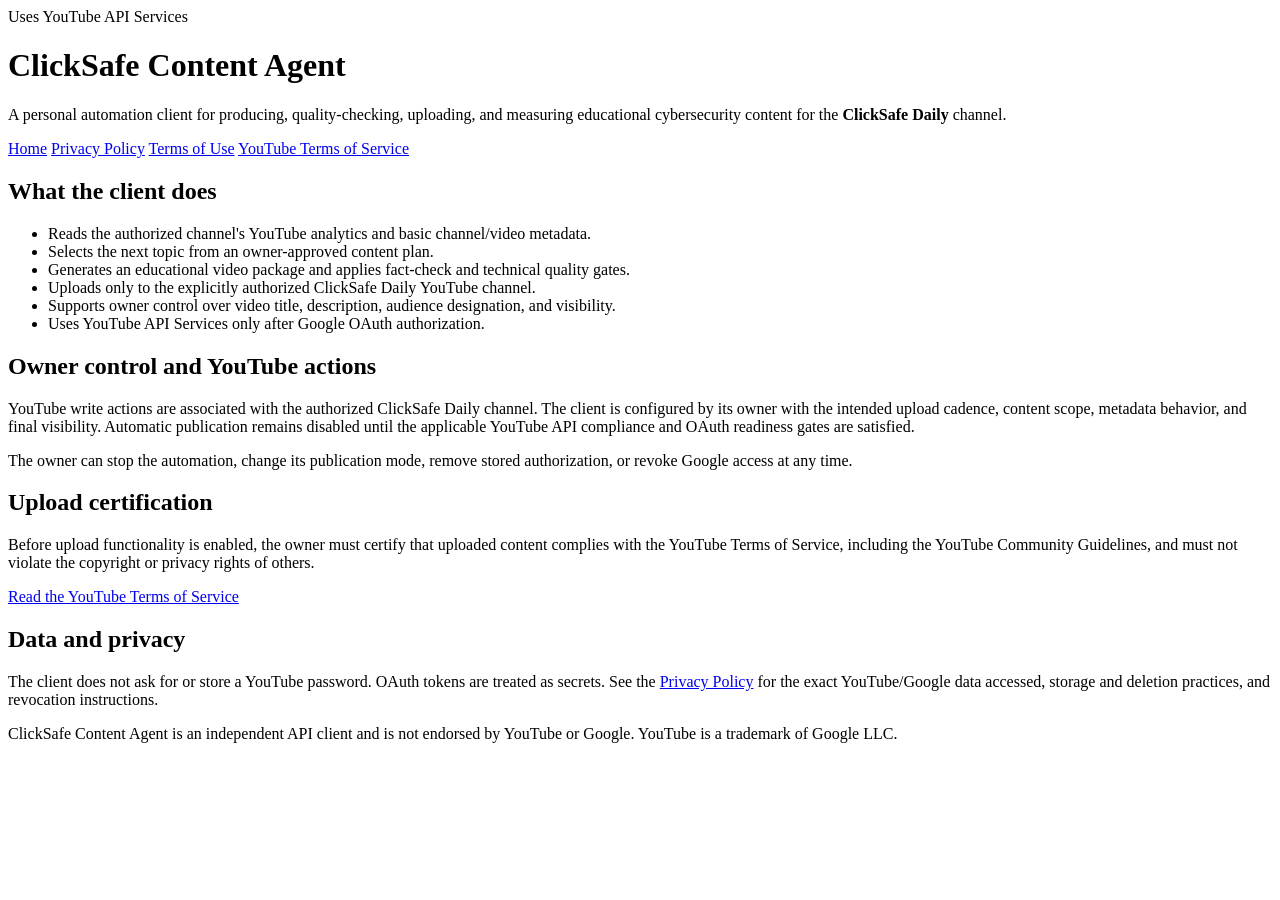
==== index.html @ d0b2d2cf "Publish ClickSafe API client homepage" ====
<!doctype html>
<html lang="en">
<head>
  <meta charset="utf-8">
  <meta name="viewport" content="width=device-width,initial-scale=1">
  <title>ClickSafe Content Agent</title>
  <meta name="description" content="ClickSafe Content Agent is a personal content-production and channel-management tool for ClickSafe Daily.">
  <link rel="stylesheet" href="style.css">
</head>
<body>
<header>
  <div class="badge"><span class="yt-dot" aria-hidden="true"></span> Uses YouTube API Services</div>
  <h1>ClickSafe Content Agent</h1>
  <p>A personal automation client for producing, quality-checking, uploading, and measuring educational cybersecurity content for the <strong>ClickSafe Daily</strong> channel.</p>
  <nav aria-label="Primary">
    <a href="index.html">Home</a>
    <a href="privacy.html">Privacy Policy</a>
    <a href="terms.html">Terms of Use</a>
    <a href="https://www.youtube.com/t/terms">YouTube Terms of Service</a>
  </nav>
</header>
<main>
  <section class="panel">
    <h2>What the client does</h2>
    <ul>
      <li>Reads the authorized channel's YouTube analytics and basic channel/video metadata.</li>
      <li>Selects the next topic from an owner-approved content plan.</li>
      <li>Generates an educational video package and applies fact-check and technical quality gates.</li>
      <li>Uploads only to the explicitly authorized ClickSafe Daily YouTube channel.</li>
      <li>Supports owner control over video title, description, audience designation, and visibility.</li>
      <li>Uses YouTube API Services only after Google OAuth authorization.</li>
    </ul>
  </section>

  <section class="panel">
    <h2>Owner control and YouTube actions</h2>
    <p>YouTube write actions are associated with the authorized ClickSafe Daily channel. The client is configured by its owner with the intended upload cadence, content scope, metadata behavior, and final visibility. Automatic publication remains disabled until the applicable YouTube API compliance and OAuth readiness gates are satisfied.</p>
    <p>The owner can stop the automation, change its publication mode, remove stored authorization, or revoke Google access at any time.</p>
  </section>

  <section class="panel">
    <h2>Upload certification</h2>
    <p>Before upload functionality is enabled, the owner must certify that uploaded content complies with the YouTube Terms of Service, including the YouTube Community Guidelines, and must not violate the copyright or privacy rights of others.</p>
    <p><a href="https://www.youtube.com/t/terms">Read the YouTube Terms of Service</a></p>
  </section>

  <section class="panel">
    <h2>Data and privacy</h2>
    <p>The client does not ask for or store a YouTube password. OAuth tokens are treated as secrets. See the <a href="privacy.html">Privacy Policy</a> for the exact YouTube/Google data accessed, storage and deletion practices, and revocation instructions.</p>
  </section>
</main>
<footer>
  <p>ClickSafe Content Agent is an independent API client and is not endorsed by YouTube or Google. YouTube is a trademark of Google LLC.</p>
</footer>
</body>
</html>
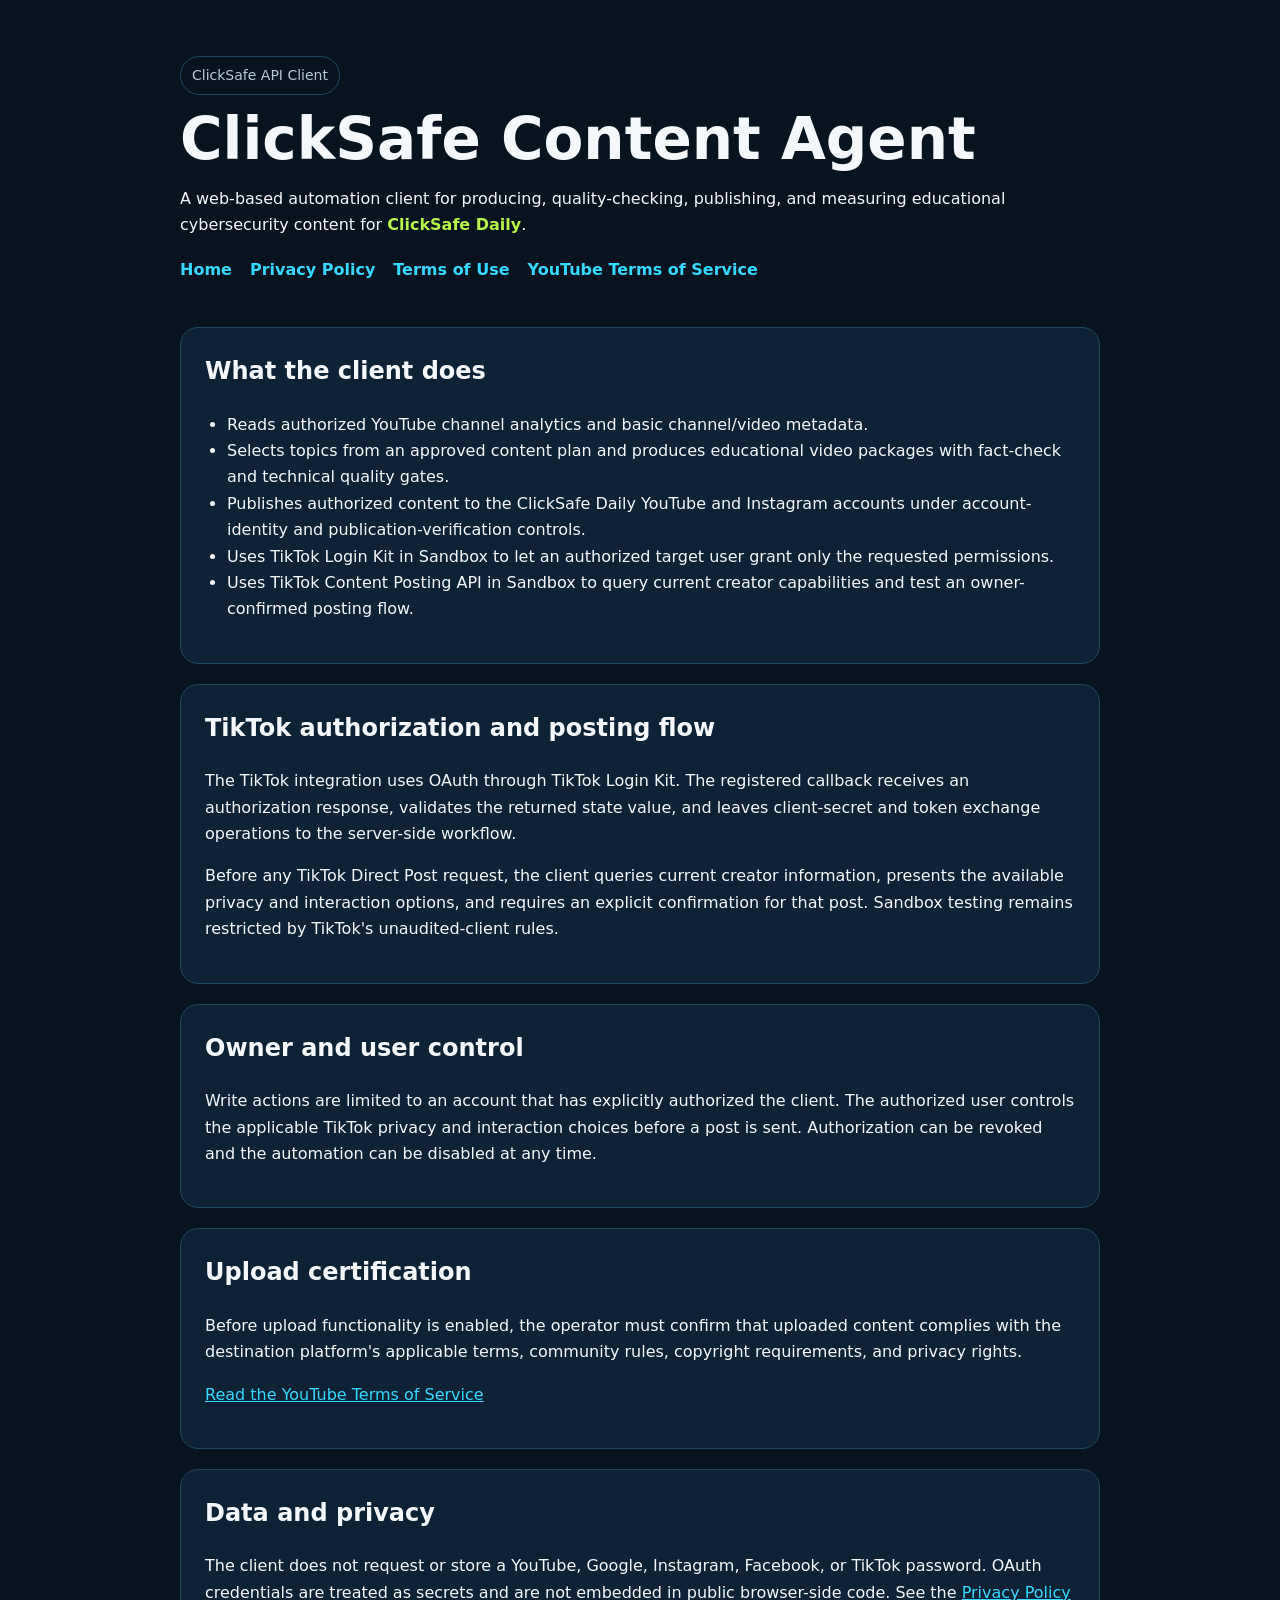
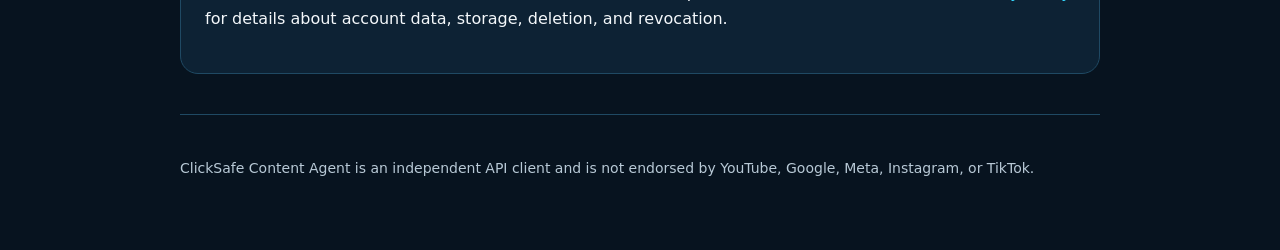
==== commit 37c0e725: "Update public API client site for TikTok sandbox integration" ====
--- a/index.html
+++ b/index.html
@@ -4,14 +4,14 @@
   <meta charset="utf-8">
   <meta name="viewport" content="width=device-width,initial-scale=1">
   <title>ClickSafe Content Agent</title>
-  <meta name="description" content="ClickSafe Content Agent is a personal content-production and channel-management tool for ClickSafe Daily.">
+  <meta name="description" content="ClickSafe Content Agent is a web-based content-production and publishing client for the ClickSafe Daily cybersecurity media workflow.">
   <link rel="stylesheet" href="style.css">
 </head>
 <body>
 <header>
-  <div class="badge"><span class="yt-dot" aria-hidden="true"></span> Uses YouTube API Services</div>
+  <div class="badge">ClickSafe API Client</div>
   <h1>ClickSafe Content Agent</h1>
-  <p>A personal automation client for producing, quality-checking, uploading, and measuring educational cybersecurity content for the <strong>ClickSafe Daily</strong> channel.</p>
+  <p>A web-based automation client for producing, quality-checking, publishing, and measuring educational cybersecurity content for <strong>ClickSafe Daily</strong>.</p>
   <nav aria-label="Primary">
     <a href="index.html">Home</a>
     <a href="privacy.html">Privacy Policy</a>
@@ -23,34 +23,38 @@
   <section class="panel">
     <h2>What the client does</h2>
     <ul>
-      <li>Reads the authorized channel's YouTube analytics and basic channel/video metadata.</li>
-      <li>Selects the next topic from an owner-approved content plan.</li>
-      <li>Generates an educational video package and applies fact-check and technical quality gates.</li>
-      <li>Uploads only to the explicitly authorized ClickSafe Daily YouTube channel.</li>
-      <li>Supports owner control over video title, description, audience designation, and visibility.</li>
-      <li>Uses YouTube API Services only after Google OAuth authorization.</li>
+      <li>Reads authorized YouTube channel analytics and basic channel/video metadata.</li>
+      <li>Selects topics from an approved content plan and produces educational video packages with fact-check and technical quality gates.</li>
+      <li>Publishes authorized content to the ClickSafe Daily YouTube and Instagram accounts under account-identity and publication-verification controls.</li>
+      <li>Uses TikTok Login Kit in Sandbox to let an authorized target user grant only the requested permissions.</li>
+      <li>Uses TikTok Content Posting API in Sandbox to query current creator capabilities and test an owner-confirmed posting flow.</li>
     </ul>
   </section>
 
   <section class="panel">
-    <h2>Owner control and YouTube actions</h2>
-    <p>YouTube write actions are associated with the authorized ClickSafe Daily channel. The client is configured by its owner with the intended upload cadence, content scope, metadata behavior, and final visibility. Automatic publication remains disabled until the applicable YouTube API compliance and OAuth readiness gates are satisfied.</p>
-    <p>The owner can stop the automation, change its publication mode, remove stored authorization, or revoke Google access at any time.</p>
+    <h2>TikTok authorization and posting flow</h2>
+    <p>The TikTok integration uses OAuth through TikTok Login Kit. The registered callback receives an authorization response, validates the returned state value, and leaves client-secret and token exchange operations to the server-side workflow.</p>
+    <p>Before any TikTok Direct Post request, the client queries current creator information, presents the available privacy and interaction options, and requires an explicit confirmation for that post. Sandbox testing remains restricted by TikTok's unaudited-client rules.</p>
+  </section>
+
+  <section class="panel">
+    <h2>Owner and user control</h2>
+    <p>Write actions are limited to an account that has explicitly authorized the client. The authorized user controls the applicable TikTok privacy and interaction choices before a post is sent. Authorization can be revoked and the automation can be disabled at any time.</p>
   </section>
 
   <section class="panel">
     <h2>Upload certification</h2>
-    <p>Before upload functionality is enabled, the owner must certify that uploaded content complies with the YouTube Terms of Service, including the YouTube Community Guidelines, and must not violate the copyright or privacy rights of others.</p>
+    <p>Before upload functionality is enabled, the operator must confirm that uploaded content complies with the destination platform's applicable terms, community rules, copyright requirements, and privacy rights.</p>
     <p><a href="https://www.youtube.com/t/terms">Read the YouTube Terms of Service</a></p>
   </section>
 
   <section class="panel">
     <h2>Data and privacy</h2>
-    <p>The client does not ask for or store a YouTube password. OAuth tokens are treated as secrets. See the <a href="privacy.html">Privacy Policy</a> for the exact YouTube/Google data accessed, storage and deletion practices, and revocation instructions.</p>
+    <p>The client does not request or store a YouTube, Google, Instagram, Facebook, or TikTok password. OAuth credentials are treated as secrets and are not embedded in public browser-side code. See the <a href="privacy.html">Privacy Policy</a> for details about account data, storage, deletion, and revocation.</p>
   </section>
 </main>
 <footer>
-  <p>ClickSafe Content Agent is an independent API client and is not endorsed by YouTube or Google. YouTube is a trademark of Google LLC.</p>
+  <p>ClickSafe Content Agent is an independent API client and is not endorsed by YouTube, Google, Meta, Instagram, or TikTok.</p>
 </footer>
 </body>
 </html>
--- a/style.css
+++ b/style.css
@@ -0,0 +1,28 @@
+:root {
+  color-scheme: dark;
+  --bg: #07131f;
+  --panel: #0d2234;
+  --text: #f4f8fb;
+  --muted: #b8c9d6;
+  --cyan: #35d8ff;
+  --lime: #b7f34a;
+  --line: #1f4963;
+  --yt: #ff0033;
+}
+* { box-sizing: border-box; }
+body { margin: 0; font-family: Inter, ui-sans-serif, system-ui, -apple-system, Segoe UI, sans-serif; background: var(--bg); color: var(--text); line-height: 1.65; }
+main, header, footer { width: min(920px, calc(100% - 36px)); margin: 0 auto; }
+header { padding: 56px 0 24px; }
+nav { display: flex; gap: 18px; flex-wrap: wrap; margin-top: 18px; }
+a { color: var(--cyan); }
+nav a { text-decoration: none; font-weight: 700; }
+.panel { background: var(--panel); border: 1px solid var(--line); border-radius: 18px; padding: 24px; margin: 20px 0; }
+.badge { display: inline-flex; align-items: center; gap: 8px; padding: 7px 11px; border-radius: 999px; border: 1px solid var(--line); color: var(--muted); font-size: 14px; }
+.yt-dot { width: 12px; height: 12px; border-radius: 3px; background: var(--yt); display: inline-block; }
+h1 { font-size: clamp(34px, 6vw, 58px); line-height: 1.05; margin: 14px 0; }
+h2 { margin-top: 0; }
+strong { color: var(--lime); }
+.small, footer { color: var(--muted); font-size: 14px; }
+ul { padding-left: 22px; }
+code { background: #06101a; padding: 2px 6px; border-radius: 5px; }
+footer { padding: 28px 0 56px; border-top: 1px solid var(--line); margin-top: 40px; }
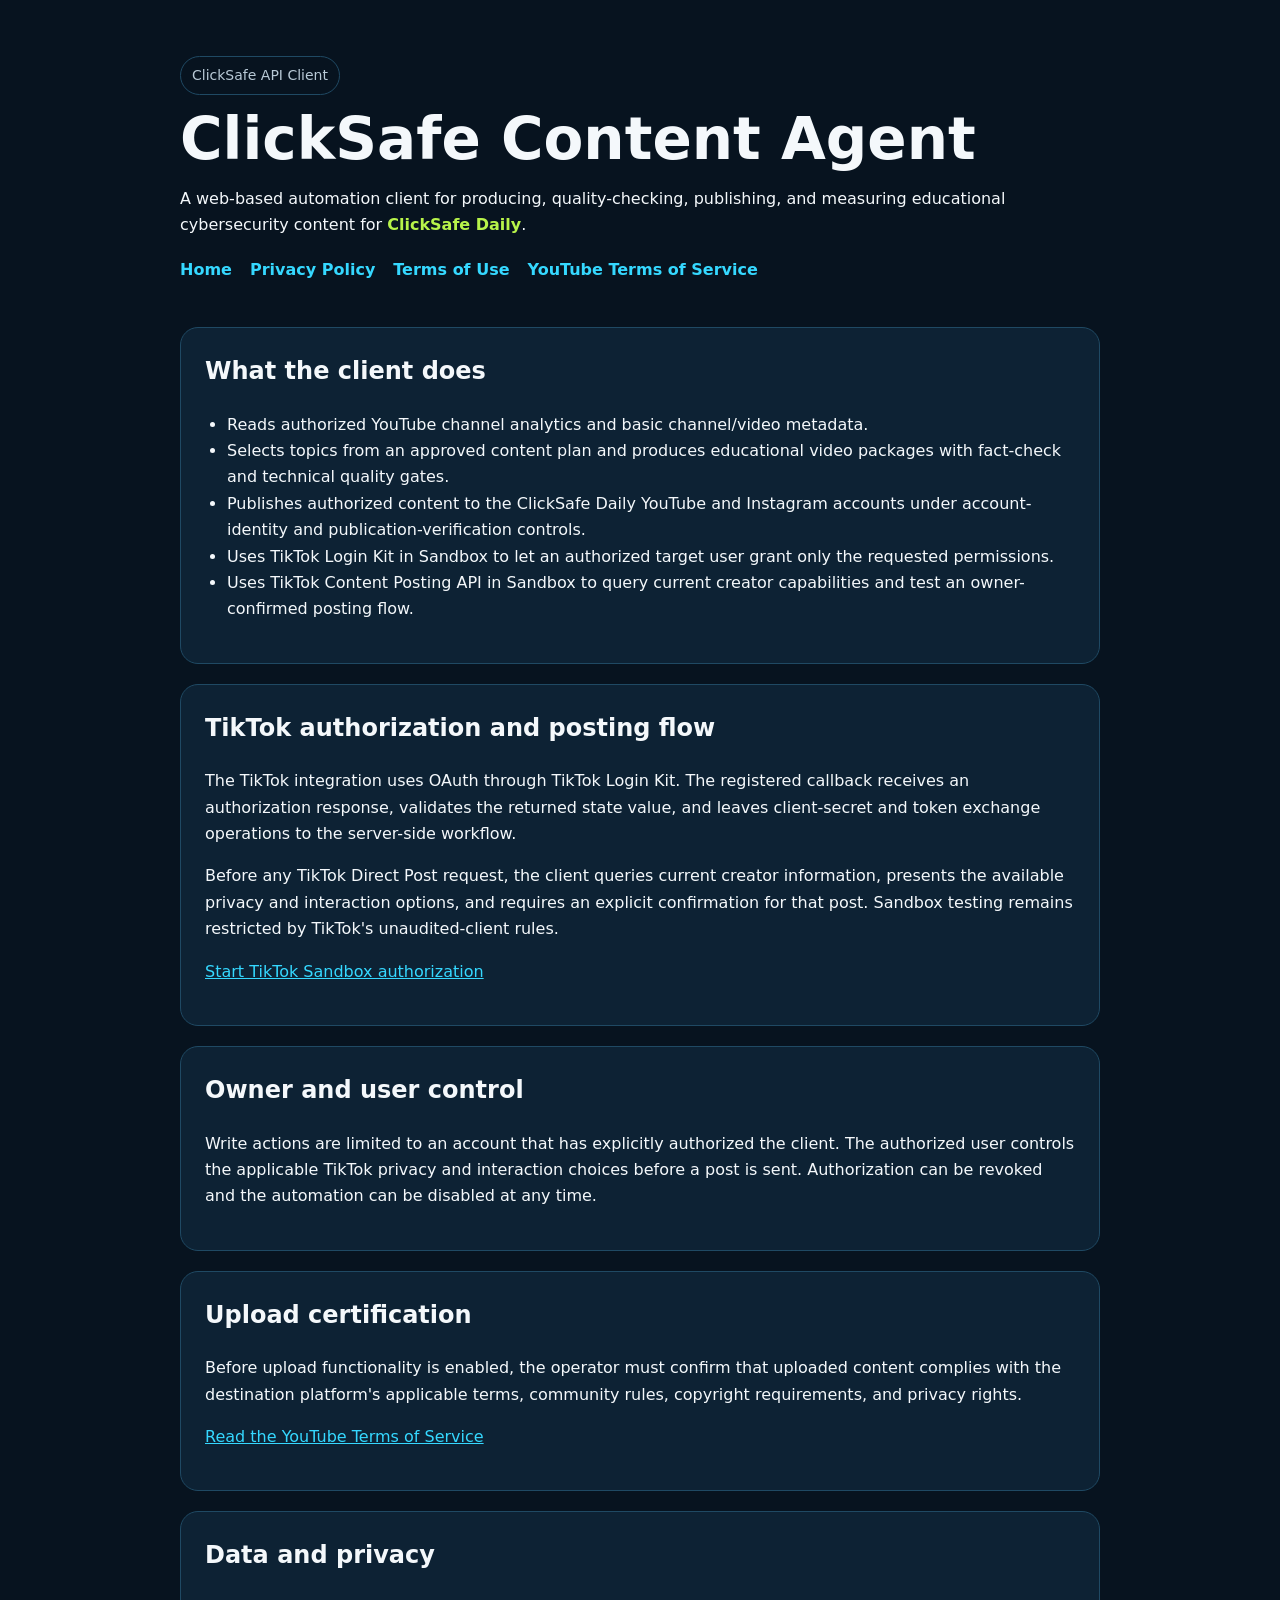
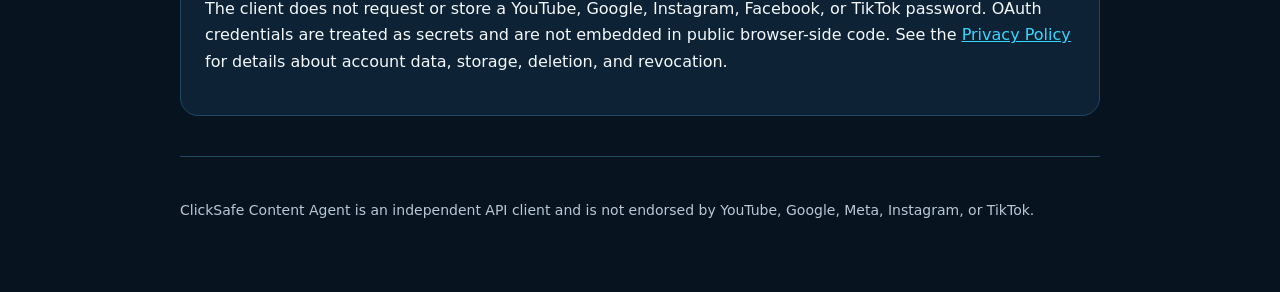
==== commit 64e9757e: "Link TikTok Sandbox authorization flow from site" ====
--- a/index.html
+++ b/index.html
@@ -35,6 +35,7 @@
     <h2>TikTok authorization and posting flow</h2>
     <p>The TikTok integration uses OAuth through TikTok Login Kit. The registered callback receives an authorization response, validates the returned state value, and leaves client-secret and token exchange operations to the server-side workflow.</p>
     <p>Before any TikTok Direct Post request, the client queries current creator information, presents the available privacy and interaction options, and requires an explicit confirmation for that post. Sandbox testing remains restricted by TikTok's unaudited-client rules.</p>
+    <p><a href="tiktok-login.html">Start TikTok Sandbox authorization</a></p>
   </section>
 
   <section class="panel">
